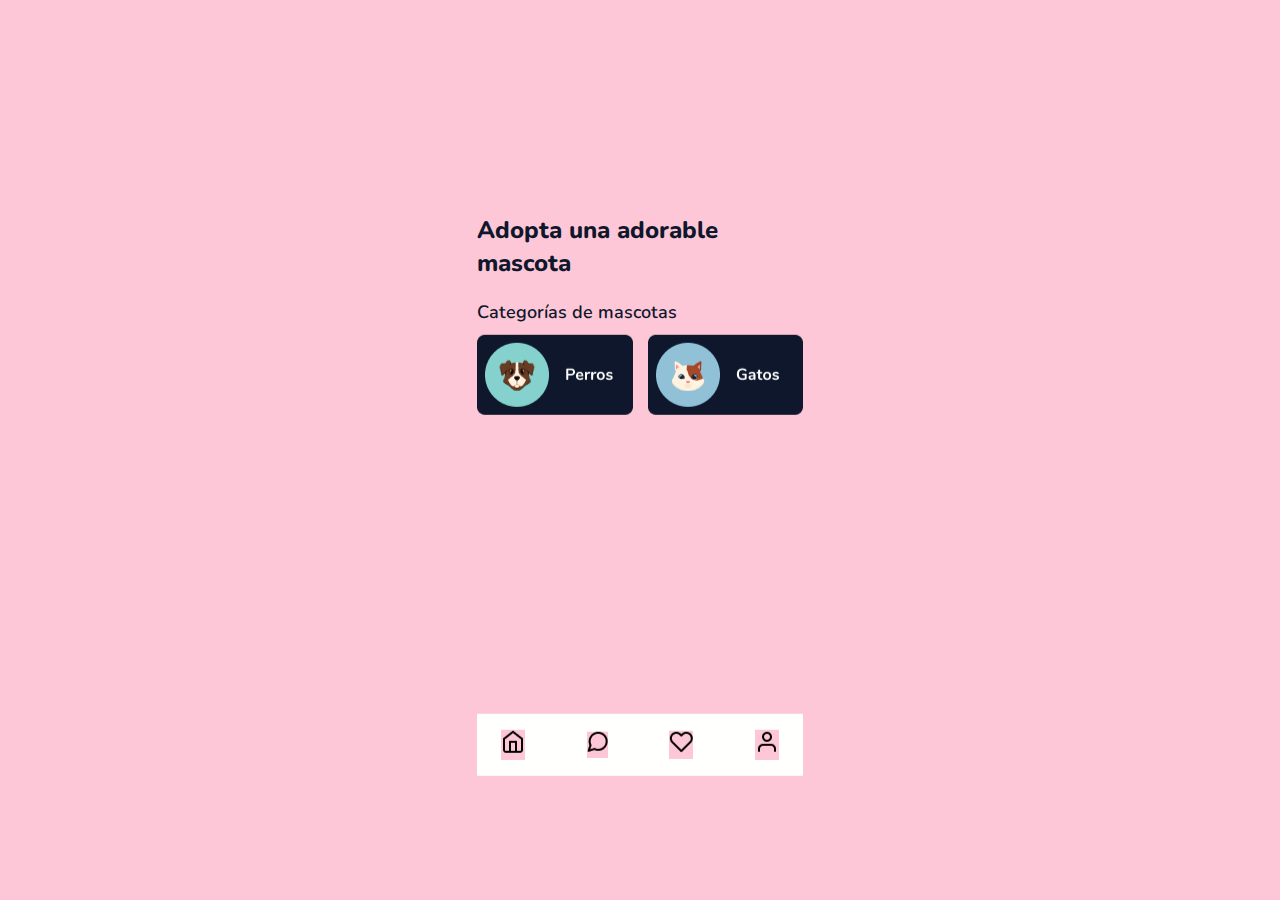
==== pages/categories.html @ eada9549 "Maqueteado otras views" ====
<!DOCTYPE html>
<html lang="en">

<head>
    <meta charset="UTF-8">
    <meta http-equiv="X-UA-Compatible" content="IE=edge">
    <meta name="viewport" content="width=device-width, initial-scale=1.0">
    <link rel="stylesheet" href="/styles/style.css">
    <title>Adopción Mascotas | Proyecto Final</title>
</head>
<style>
    .intro {
        position: fixed;
        top: 55%;
        left: 50%;
        transform: translate(-50%, -50%);
    }

    .categories_title h1 {
        font-style: normal;
        font-weight: 800;
        font-size: 24px;
        line-height: 33px;
        top: 48px;
        color: var(--black-color);
    }

    .categories_container h2 {
        margin-top: 20px;
        font-weight: 600;
        font-size: 18px;
        line-height: 25px;
        color: var(--black-color);
        margin-bottom: 10px;
    }

    .categories_img_container {
        display: flex;
        align-items: space-between;
        gap: 15px;
    }

    ul {
        display: flex;
        flex-direction: row;
        justify-content: space-between;
        align-items: center;
        padding: 16px 24px;
        background: var(--white-color);
    }

    .navbar{
       position: relative;
       bottom: 0px;
       margin-top: 90%;
    }
</style>

<body class="intro">
    <section class="categories">
        <div class="categories_title">
            <h1>Adopta una adorable <br>
                mascota</h1>
        </div>
        <div class="categories_container">
            <h2>Categorías de mascotas</h2>
            <div class="categories_img_container">
                <a href="/pages/dogs.html"><img src="/images/categoria-perro.png" alt="perros"></a>
                <a href="/pages/cats.html"><img src="/images/categoria-gato.png" alt="gatos"></a>
            </div>
        </div>
    </section>
    <ul class="navbar">
        <li>
            <a href="/pages/categories.html">
                <img src="/images/home.png" alt="home">
            </a>
        </li>
        <li>
            <a href="/pages/messages.html">
                <img src="/images/vector-mensajes.png" alt="mensajes">
            </a>
        </li>
        <li>
            <a href="/pages/favorites.html">
                <img src="/images/vector-favoritos.png" alt="favorites">
            </a>
        </li>
        <li>
            <a href="/pages/profile.html">
                <img src="/images/profile.png" alt="perfil">
            </a>
        </li>
    </ul>
</body>

</html>
---- styles/style.css ----
@import url("https://fonts.googleapis.com/css2?family=Nunito:wght@400;600;700;800&display=swap");
* {
  margin: 0;
  padding: 0;
  box-sizing: border-box;
  scroll-behavior: smooth;
  background-color: var(--bg-color);
  font-family: "Nunito", sans-serif;
  text-decoration: none;
  list-style: none;
}

:root {
  --bg-color: #fec7d7;
  --black-color: #0e172c;
  --grey-color: #535353;
  --white-color: #fffffe;
}
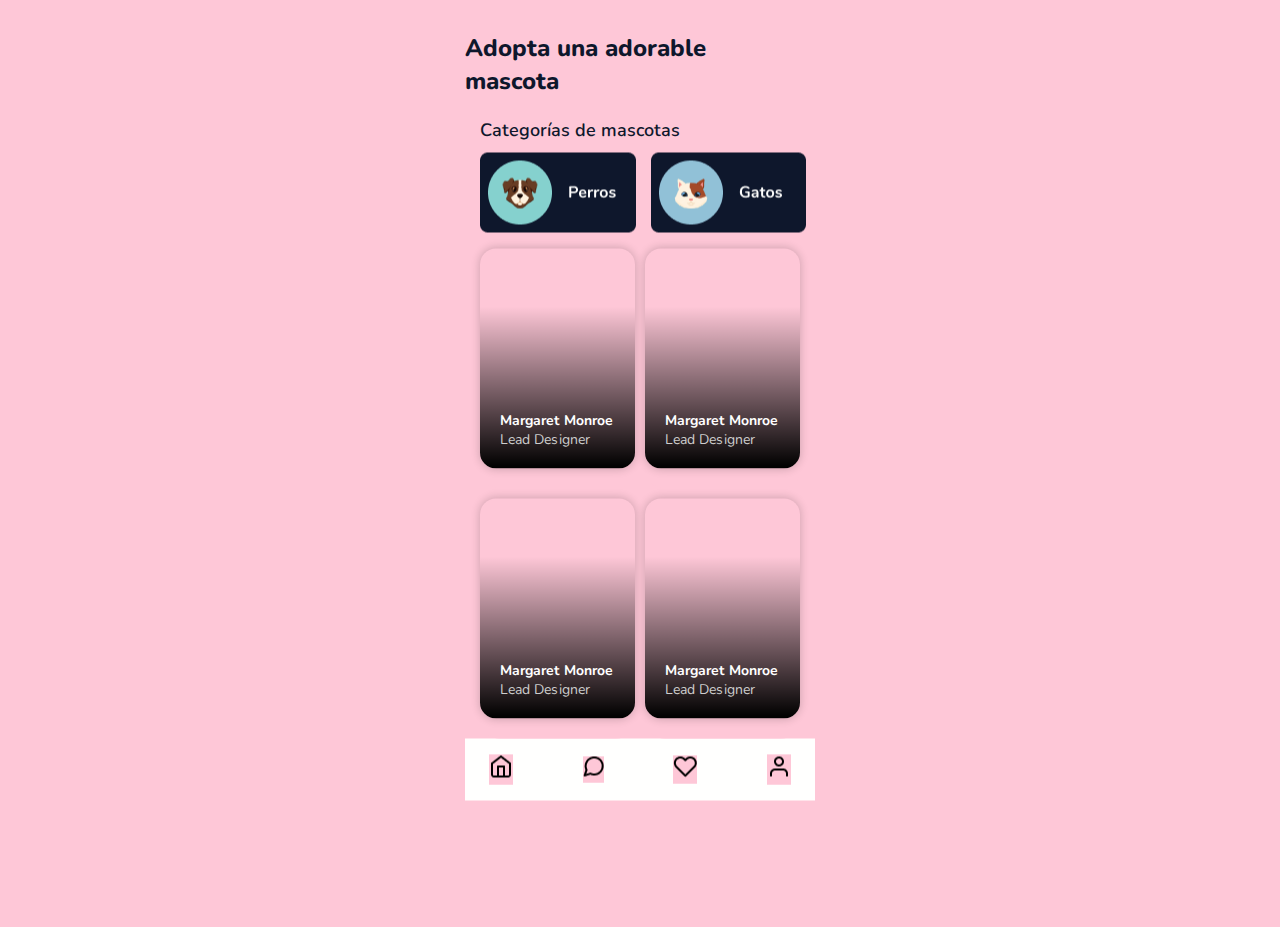
==== commit e98c210a: "Maquetacion Card" ====
--- a/pages/categories.html
+++ b/pages/categories.html
@@ -14,6 +14,8 @@
         top: 55%;
         left: 50%;
         transform: translate(-50%, -50%);
+        width: 350px;
+        height: 927px;
     }
 
     .categories_title h1 {
@@ -32,12 +34,76 @@
         line-height: 25px;
         color: var(--black-color);
         margin-bottom: 10px;
+        margin-left: 15px;
     }
 
     .categories_img_container {
         display: flex;
         align-items: space-between;
         gap: 15px;
+        margin-left: 15px;
+    }
+
+    .cards_container {
+        margin-left: 15px;
+    }
+
+    .cards_box {
+        width: 327px;
+        height: 500px;
+        display: grid;
+        grid-template-columns: 150px 150px;
+        grid-column-gap: 15px;
+    }
+
+    .card {
+        width: 156px;
+        height: 240px;
+        border-radius: 20px;
+        margin-top: 10px;
+    }
+
+    .card h3 {
+        font-weight: 700;
+        font-size: 14px;
+        line-height: 19px;
+        letter-spacing: 0.005em;
+        color: #FFFFFF;
+        margin: 0px 0px;
+        width: 124px;
+        height: 19px;
+        left: 16px;
+        top: 196px;
+        background-color: transparent;
+
+    }
+
+    .card p {
+        font-weight: 400;
+        font-size: 14px;
+        line-height: 19px;
+        letter-spacing: 0.005em;
+        color: #CDCDCD;
+        background-color: transparent;
+    }
+
+    .card .card_img {
+        border-radius: 16px;
+        width: 155px;
+        height: 220px;
+        position: relative;
+        box-shadow: 0px 0px 10px rgba(0, 0, 0, 0.2);
+    }
+
+    .card .card_info {
+        color: #fff;
+        min-height: 50px;
+        position: absolute;
+        width: 100%;
+        bottom: 0;
+        padding: 0px 20px 20px 20px;
+        line-height: 19px;
+        background-color: transparent;
     }
 
     ul {
@@ -48,11 +114,10 @@
         padding: 16px 24px;
         background: var(--white-color);
     }
-
-    .navbar{
-       position: relative;
-       bottom: 0px;
-       margin-top: 90%;
+        .navbar{
+       /* position: relative; */
+       bottom: 50px;
+       /* margin-top: 29%; */
     }
 </style>
 
@@ -70,6 +135,46 @@
             </div>
         </div>
     </section>
+    <div class="cards_container">
+        <div class="cards_box">
+            <div class="card">
+                <div class="card_img"
+                    style="background:linear-gradient(180deg, rgba(255, 255, 255, 0) 26.42%, #000000 99.33%), url('https://res.cloudinary.com/georgeassan/image/upload/v1564477808/xpDLrRKA_pqiddz.jpg');background-repeat: no-repeat;background-position: center;background-size:cover">
+                    <div class="card_info">
+                        <h3>Margaret Monroe</h3>
+                        <p>Lead Designer</p>
+                    </div>
+                </div>
+            </div>
+            <div class="card">
+                <div class="card_img"
+                    style="background:linear-gradient(180deg, rgba(255, 255, 255, 0) 26.42%, #000000 99.33%), url('https://res.cloudinary.com/georgeassan/image/upload/v1564477808/xpDLrRKA_pqiddz.jpg');background-repeat: no-repeat;background-position: center;background-size:cover">
+                    <div class="card_info">
+                        <h3>Margaret Monroe</h3>
+                        <p>Lead Designer</p>
+                    </div>
+                </div>
+            </div>
+            <div class="card">
+                <div class="card_img"
+                    style="background:linear-gradient(180deg, rgba(255, 255, 255, 0) 26.42%, #000000 99.33%), url('https://res.cloudinary.com/georgeassan/image/upload/v1564477808/xpDLrRKA_pqiddz.jpg');background-repeat: no-repeat;background-position: center;background-size:cover">
+                    <div class="card_info">
+                        <h3>Margaret Monroe</h3>
+                        <p>Lead Designer</p>
+                    </div>
+                </div>
+            </div>
+            <div class="card">
+                <div class="card_img"
+                    style="background:linear-gradient(180deg, rgba(255, 255, 255, 0) 26.42%, #000000 99.33%), url('https://res.cloudinary.com/georgeassan/image/upload/v1564477808/xpDLrRKA_pqiddz.jpg');background-repeat: no-repeat;background-position: center;background-size:cover">
+                    <div class="card_info">
+                        <h3>Margaret Monroe</h3>
+                        <p>Lead Designer</p>
+                    </div>
+                </div>
+            </div>
+        </div>
+    </div>
     <ul class="navbar">
         <li>
             <a href="/pages/categories.html">
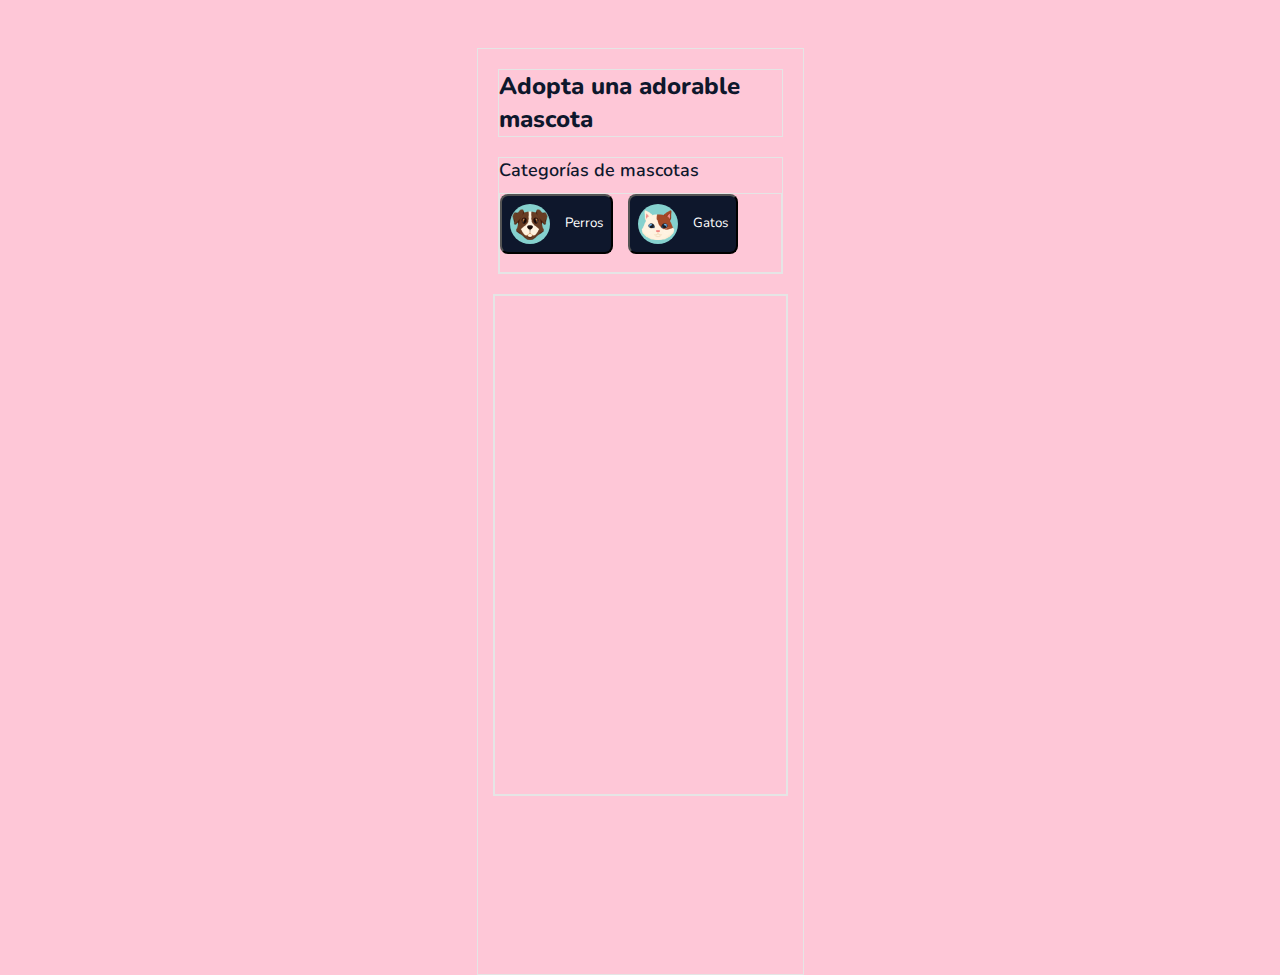
==== commit 1166e80d: "Funcionalidad categorias" ====
--- a/pages/categories.html
+++ b/pages/categories.html
@@ -2,201 +2,211 @@
 <html lang="en">
 
 <head>
-    <meta charset="UTF-8">
-    <meta http-equiv="X-UA-Compatible" content="IE=edge">
-    <meta name="viewport" content="width=device-width, initial-scale=1.0">
-    <link rel="stylesheet" href="/styles/style.css">
-    <title>Adopción Mascotas | Proyecto Final</title>
+  <meta charset="UTF-8" />
+  <meta http-equiv="X-UA-Compatible" content="IE=edge" />
+  <meta name="viewport" content="width=device-width, initial-scale=1.0" />
+  <link rel="stylesheet" href="/styles/style.css" />
+  <title>Adopción Mascotas | Proyecto Final</title>
 </head>
 <style>
-    .intro {
-        position: fixed;
-        top: 55%;
-        left: 50%;
-        transform: translate(-50%, -50%);
-        width: 350px;
-        height: 927px;
-    }
-
-    .categories_title h1 {
-        font-style: normal;
-        font-weight: 800;
-        font-size: 24px;
-        line-height: 33px;
-        top: 48px;
-        color: var(--black-color);
-    }
-
-    .categories_container h2 {
-        margin-top: 20px;
-        font-weight: 600;
-        font-size: 18px;
-        line-height: 25px;
-        color: var(--black-color);
-        margin-bottom: 10px;
-        margin-left: 15px;
-    }
-
-    .categories_img_container {
-        display: flex;
-        align-items: space-between;
-        gap: 15px;
-        margin-left: 15px;
-    }
-
-    .cards_container {
-        margin-left: 15px;
-    }
-
-    .cards_box {
-        width: 327px;
-        height: 500px;
-        display: grid;
-        grid-template-columns: 150px 150px;
-        grid-column-gap: 15px;
-    }
-
-    .card {
-        width: 156px;
-        height: 240px;
-        border-radius: 20px;
-        margin-top: 10px;
-    }
-
-    .card h3 {
-        font-weight: 700;
-        font-size: 14px;
-        line-height: 19px;
-        letter-spacing: 0.005em;
-        color: #FFFFFF;
-        margin: 0px 0px;
-        width: 124px;
-        height: 19px;
-        left: 16px;
-        top: 196px;
-        background-color: transparent;
-
-    }
-
-    .card p {
-        font-weight: 400;
-        font-size: 14px;
-        line-height: 19px;
-        letter-spacing: 0.005em;
-        color: #CDCDCD;
-        background-color: transparent;
-    }
-
-    .card .card_img {
-        border-radius: 16px;
-        width: 155px;
-        height: 220px;
-        position: relative;
-        box-shadow: 0px 0px 10px rgba(0, 0, 0, 0.2);
-    }
-
-    .card .card_info {
-        color: #fff;
-        min-height: 50px;
-        position: absolute;
-        width: 100%;
-        bottom: 0;
-        padding: 0px 20px 20px 20px;
-        line-height: 19px;
-        background-color: transparent;
-    }
-
-    ul {
-        display: flex;
-        flex-direction: row;
-        justify-content: space-between;
-        align-items: center;
-        padding: 16px 24px;
-        background: var(--white-color);
-    }
-        .navbar{
-       /* position: relative; */
-       bottom: 50px;
-       /* margin-top: 29%; */
-    }
+  .categories {
+    margin-top: 48px;
+    margin-left: auto;
+    margin-right: auto;
+    width: 327px;
+    height: 927px;
+    border: 1px solid #e5e5e5;
+  }
+
+  .categories_title,
+  .categories_container {
+    margin: 20px;
+    border: 1px solid #e5e5e5;
+  }
+
+  .categories_title h1 {
+    font-style: normal;
+    font-weight: 800;
+    font-size: 24px;
+    line-height: 33px;
+    color: var(--black-color);
+  }
+
+  .categories_container h2 {
+    font-weight: 600;
+    font-size: 18px;
+    line-height: 25px;
+    color: var(--black-color);
+    margin-bottom: 10px;
+    letter-spacing: 0.0015em;
+
+  }
+
+  .categories_btn_container {
+    display: flex;
+    flex-direction: row;
+    align-items: flex-start;
+    gap: 15px;
+    height: 80px;
+    border: 1px solid #e5e5e5;
+
+  }
+
+  .btn_category {
+    display: flex;
+    background: #0E172C;
+    border-radius: 8px;
+    padding: 8px;
+    gap: 15px;
+  }
+
+  .btn_category:hover {
+    opacity: 0.5;
+  }
+
+  .btn_category img {
+    background-color: #85D1CE;
+    border-radius: 50%;
+  }
+
+  .btn_category p {
+    color: white;
+    background: #0E172C;
+    margin-top: 10px;
+  }
+
+  .cards_container {
+    margin: 15px;
+    border: 1px solid #e5e5e5;
+  }
+
+  .cards_box {
+    height: 500px;
+    display: grid;
+    grid-template-columns: 150px 150px;
+    grid-column-gap: 15px;
+    border: 1px solid #e5e5e5;
+  }
+
+  .card {
+    width: 100%;
+    height: 240px;
+    border-radius: 20px;
+    margin-top: 10px;
+    cursor: pointer;
+    border: 1px solid #e5e5e5;
+  }
+
+  .card h3 {
+    font-weight: 700;
+    font-size: 14px;
+    line-height: 19px;
+    letter-spacing: 0.005em;
+    color: #ffffff;
+    margin: 0px 0px;
+    width: 124px;
+    height: 19px;
+    left: 16px;
+    top: 196px;
+    background-color: transparent;
+  }
+
+  .card p {
+    font-weight: 400;
+    font-size: 14px;
+    line-height: 19px;
+    letter-spacing: 0.005em;
+    color: #cdcdcd;
+    background-color: transparent;
+  }
+
+  .card .card_img {
+    border-radius: 16px;
+    width: 155px;
+    height: 220px;
+    position: relative;
+    box-shadow: 0px 0px 10px rgba(0, 0, 0, 0.2);
+  }
+
+  .card .card_info {
+    color: #fff;
+    min-height: 50px;
+    position: absolute;
+    width: 100%;
+    bottom: 0;
+    padding: 0px 20px 20px 20px;
+    line-height: 19px;
+    background-color: transparent;
+  }
+
+  ul {
+    display: flex;
+    flex-direction: row;
+    justify-content: space-between;
+    align-items: center;
+    padding: 16px 24px;
+    background: var(--white-color);
+  }
+
+  .navbar {
+    /* position: relative; */
+    bottom: 50px;
+    /* margin-top: 29%; */
+  }
 </style>
 
-<body class="intro">
-    <section class="categories">
-        <div class="categories_title">
-            <h1>Adopta una adorable <br>
-                mascota</h1>
-        </div>
-        <div class="categories_container">
-            <h2>Categorías de mascotas</h2>
-            <div class="categories_img_container">
-                <a href="/pages/dogs.html"><img src="/images/categoria-perro.png" alt="perros"></a>
-                <a href="/pages/cats.html"><img src="/images/categoria-gato.png" alt="gatos"></a>
-            </div>
-        </div>
-    </section>
+<body>
+  <section class="categories">
+    <div class="categories_title">
+      <h1>
+        Adopta una adorable <br />
+        mascota
+      </h1>
+    </div>
+    <div class="categories_container">
+      <h2>Categorías de mascotas</h2>
+      <div class="categories_btn_container">
+        <button class="btn_category" id="btnPerros">
+          <img src="../images/Categoría=Perros.png" alt="Perros">
+          <p>Perros</p>
+        </button>
+        <button class="btn_category" id="btnGatos">
+          <img src="../images/Categoría=Gatos.png" alt="Gatos">
+          <p>Gatos</p>
+        </button>
+      </div>
+    </div>
+
     <div class="cards_container">
-        <div class="cards_box">
-            <div class="card">
-                <div class="card_img"
-                    style="background:linear-gradient(180deg, rgba(255, 255, 255, 0) 26.42%, #000000 99.33%), url('https://res.cloudinary.com/georgeassan/image/upload/v1564477808/xpDLrRKA_pqiddz.jpg');background-repeat: no-repeat;background-position: center;background-size:cover">
-                    <div class="card_info">
-                        <h3>Margaret Monroe</h3>
-                        <p>Lead Designer</p>
-                    </div>
-                </div>
-            </div>
-            <div class="card">
-                <div class="card_img"
-                    style="background:linear-gradient(180deg, rgba(255, 255, 255, 0) 26.42%, #000000 99.33%), url('https://res.cloudinary.com/georgeassan/image/upload/v1564477808/xpDLrRKA_pqiddz.jpg');background-repeat: no-repeat;background-position: center;background-size:cover">
-                    <div class="card_info">
-                        <h3>Margaret Monroe</h3>
-                        <p>Lead Designer</p>
-                    </div>
-                </div>
-            </div>
-            <div class="card">
-                <div class="card_img"
-                    style="background:linear-gradient(180deg, rgba(255, 255, 255, 0) 26.42%, #000000 99.33%), url('https://res.cloudinary.com/georgeassan/image/upload/v1564477808/xpDLrRKA_pqiddz.jpg');background-repeat: no-repeat;background-position: center;background-size:cover">
-                    <div class="card_info">
-                        <h3>Margaret Monroe</h3>
-                        <p>Lead Designer</p>
-                    </div>
-                </div>
-            </div>
-            <div class="card">
-                <div class="card_img"
-                    style="background:linear-gradient(180deg, rgba(255, 255, 255, 0) 26.42%, #000000 99.33%), url('https://res.cloudinary.com/georgeassan/image/upload/v1564477808/xpDLrRKA_pqiddz.jpg');background-repeat: no-repeat;background-position: center;background-size:cover">
-                    <div class="card_info">
-                        <h3>Margaret Monroe</h3>
-                        <p>Lead Designer</p>
-                    </div>
-                </div>
-            </div>
-        </div>
+      <div class="cards_box" id="listarCard">
+
+
+      </div>
     </div>
-    <ul class="navbar">
-        <li>
-            <a href="/pages/categories.html">
-                <img src="/images/home.png" alt="home">
-            </a>
-        </li>
-        <li>
-            <a href="/pages/messages.html">
-                <img src="/images/vector-mensajes.png" alt="mensajes">
-            </a>
-        </li>
-        <li>
-            <a href="/pages/favorites.html">
-                <img src="/images/vector-favoritos.png" alt="favorites">
-            </a>
-        </li>
-        <li>
-            <a href="/pages/profile.html">
-                <img src="/images/profile.png" alt="perfil">
-            </a>
-        </li>
-    </ul>
+    <!-- <ul class="navbar">
+      <li>
+        <a href="/pages/categories.html">
+          <img src="/images/home.png" alt="home" />
+        </a>
+      </li>
+      <li>
+        <a href="/pages/messages.html">
+          <img src="/images/vector-mensajes.png" alt="mensajes" />
+        </a>
+      </li>
+      <li>
+        <a href="/pages/favorites.html">
+          <img src="/images/vector-favoritos.png" alt="favorites" />
+        </a>
+      </li>
+      <li>
+        <a href="/pages/profile.html">
+          <img src="/images/profile.png" alt="perfil" />
+        </a>
+      </li>
+    </ul> --> 
+  </section>
+  <script src="/scripts/script.js" type="module"></script>
 </body>
 
 </html>--- a/styles/style.css
+++ b/styles/style.css
@@ -1,4 +1,5 @@
 @import url("https://fonts.googleapis.com/css2?family=Nunito:wght@400;600;700;800&display=swap");
+
 * {
   margin: 0;
   padding: 0;
@@ -10,6 +11,13 @@
   list-style: none;
 }
 
+html {
+  height: 100%;
+  margin: auto;
+  width: 960px;
+  overflow: auto;
+}
+
 :root {
   --bg-color: #fec7d7;
   --black-color: #0e172c;
@@ -17,5 +25,164 @@
   --white-color: #fffffe;
 }
 
+/* LOGIN  */
 
+.intro_login {
+  position: fixed;
+  top: 50%;
+  left: 50%;
+  transform: translate(-50%, -50%);
+}
 
+.intro_title {
+  font-weight: 800;
+  font-size: 24px;
+  color: var(--black-color);
+}
+
+.logo_login {
+  display: flex;
+  flex-direction: column;
+  align-items: center;
+  padding: 20px;
+}
+
+.login_form {
+  display: flex;
+  flex-direction: column;
+  align-items: flex-start;
+  padding: 0px;
+  height: 332px;
+}
+
+.login_form label {
+  position: static;
+  width: 58px;
+  height: 24px;
+  left: 16px;
+  top: 0px;
+  font-style: normal;
+  font-weight: 400;
+  font-size: 16px;
+  line-height: 24px;
+  letter-spacing: 0.005em;
+  color: var(--black-color);
+  flex: none;
+  order: 0;
+  flex-grow: 0;
+  margin: 0px 10px;
+}
+
+.login_form input {
+  display: flex;
+  flex-direction: row;
+  align-items: flex-start;
+  padding: 12px 16px;
+  width: 327px;
+  height: 48px;
+  left: 0px;
+  top: 28px;
+  background: var(--white-color);
+  border: 1px solid var(--grey-color);
+  box-sizing: border-box;
+  border-radius: 4px;
+  flex: none;
+  align-self: stretch;
+  flex-grow: 0;
+  margin: 4px 0px;
+}
+
+.login_btn button {
+  display: flex;
+  justify-content: center;
+  align-items: center;
+  width: 327px;
+  height: 48px;
+  top: 284px;
+  background: var(--black-color);
+  border-radius: 98px;
+  flex: none;
+  margin: 16px 0px;
+  color: var(--white-color);
+  cursor: pointer;
+}
+
+/* FIND */
+
+.find_intro {
+  position: fixed;
+  top: 50%;
+  left: 50%;
+  transform: translate(-50%, -50%);
+  width: 327px;
+}
+
+.find_loyal_friend_txt h1 {
+  font-weight: 700;
+  font-size: 18px;
+  line-height: 25px;
+  text-align: center;
+  color: var(--black-color);
+}
+
+.find_loyal_friend_txt p {
+  font-weight: 400;
+  font-size: 16px;
+  line-height: 24px;
+  text-align: center;
+  letter-spacing: 0.005em;
+  margin-top: 10px;
+  color: var(--grey-color);
+}
+
+.find_loyal_friend_btn button {
+  width: 327px;
+  height: 48px;
+  left: 24px;
+  margin-top: 60px;
+  border-radius: 98px;
+  background-color: var(--black-color);
+  letter-spacing: 0.0125em;
+  color: var(--white-color);
+  cursor: pointer;
+}
+
+/* CREATE */
+
+.create_intro {
+  position: fixed;
+  top: 50%;
+  left: 50%;
+  transform: translate(-50%, -50%);
+  width: 327px;
+}
+
+.create_new_story_txt h1 {
+  font-weight: 700;
+  font-size: 18px;
+  line-height: 25px;
+  text-align: center;
+  color: var(--black-color);
+}
+
+.create_new_story_txt p {
+  font-weight: 400;
+  font-size: 16px;
+  line-height: 24px;
+  text-align: center;
+  letter-spacing: 0.005em;
+  margin-top: 10px;
+  color: var(--grey-color);
+}
+
+.create_new_story_btn button {
+  width: 327px;
+  height: 48px;
+  left: 24px;
+  margin-top: 60px;
+  border-radius: 98px;
+  background-color: var(--black-color);
+  letter-spacing: 0.0125em;
+  color: var(--white-color);
+  cursor: pointer;
+}
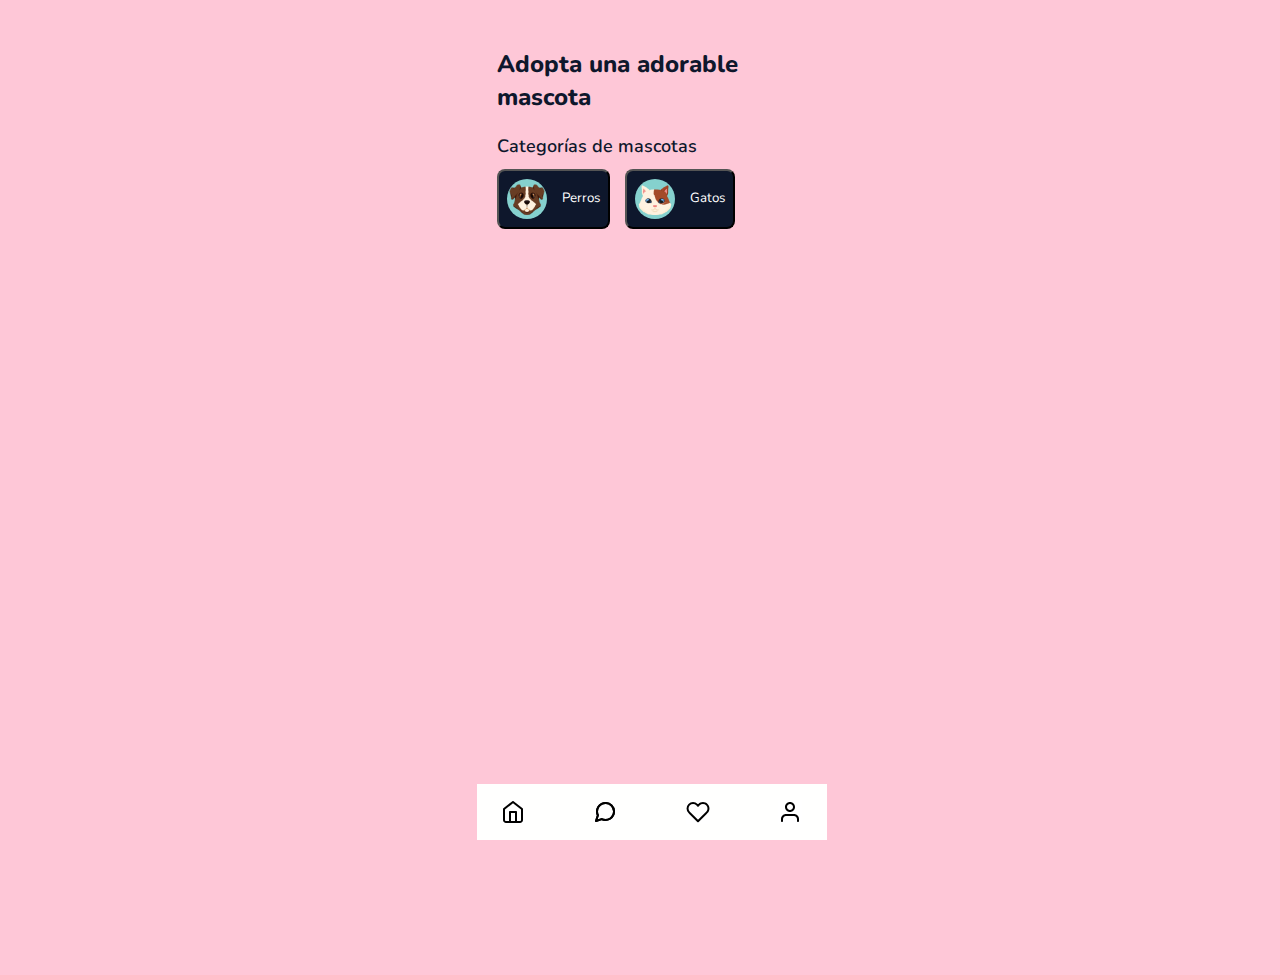
==== commit 935ec615: "Seccion favoritos estilos" ====
--- a/pages/categories.html
+++ b/pages/categories.html
@@ -8,152 +8,6 @@
   <link rel="stylesheet" href="/styles/style.css" />
   <title>Adopción Mascotas | Proyecto Final</title>
 </head>
-<style>
-  .categories {
-    margin-top: 48px;
-    margin-left: auto;
-    margin-right: auto;
-    width: 327px;
-    height: 927px;
-    border: 1px solid #e5e5e5;
-  }
-
-  .categories_title,
-  .categories_container {
-    margin: 20px;
-    border: 1px solid #e5e5e5;
-  }
-
-  .categories_title h1 {
-    font-style: normal;
-    font-weight: 800;
-    font-size: 24px;
-    line-height: 33px;
-    color: var(--black-color);
-  }
-
-  .categories_container h2 {
-    font-weight: 600;
-    font-size: 18px;
-    line-height: 25px;
-    color: var(--black-color);
-    margin-bottom: 10px;
-    letter-spacing: 0.0015em;
-
-  }
-
-  .categories_btn_container {
-    display: flex;
-    flex-direction: row;
-    align-items: flex-start;
-    gap: 15px;
-    height: 80px;
-    border: 1px solid #e5e5e5;
-
-  }
-
-  .btn_category {
-    display: flex;
-    background: #0E172C;
-    border-radius: 8px;
-    padding: 8px;
-    gap: 15px;
-  }
-
-  .btn_category:hover {
-    opacity: 0.5;
-  }
-
-  .btn_category img {
-    background-color: #85D1CE;
-    border-radius: 50%;
-  }
-
-  .btn_category p {
-    color: white;
-    background: #0E172C;
-    margin-top: 10px;
-  }
-
-  .cards_container {
-    margin: 15px;
-    border: 1px solid #e5e5e5;
-  }
-
-  .cards_box {
-    height: 500px;
-    display: grid;
-    grid-template-columns: 150px 150px;
-    grid-column-gap: 15px;
-    border: 1px solid #e5e5e5;
-  }
-
-  .card {
-    width: 100%;
-    height: 240px;
-    border-radius: 20px;
-    margin-top: 10px;
-    cursor: pointer;
-    border: 1px solid #e5e5e5;
-  }
-
-  .card h3 {
-    font-weight: 700;
-    font-size: 14px;
-    line-height: 19px;
-    letter-spacing: 0.005em;
-    color: #ffffff;
-    margin: 0px 0px;
-    width: 124px;
-    height: 19px;
-    left: 16px;
-    top: 196px;
-    background-color: transparent;
-  }
-
-  .card p {
-    font-weight: 400;
-    font-size: 14px;
-    line-height: 19px;
-    letter-spacing: 0.005em;
-    color: #cdcdcd;
-    background-color: transparent;
-  }
-
-  .card .card_img {
-    border-radius: 16px;
-    width: 155px;
-    height: 220px;
-    position: relative;
-    box-shadow: 0px 0px 10px rgba(0, 0, 0, 0.2);
-  }
-
-  .card .card_info {
-    color: #fff;
-    min-height: 50px;
-    position: absolute;
-    width: 100%;
-    bottom: 0;
-    padding: 0px 20px 20px 20px;
-    line-height: 19px;
-    background-color: transparent;
-  }
-
-  ul {
-    display: flex;
-    flex-direction: row;
-    justify-content: space-between;
-    align-items: center;
-    padding: 16px 24px;
-    background: var(--white-color);
-  }
-
-  .navbar {
-    /* position: relative; */
-    bottom: 50px;
-    /* margin-top: 29%; */
-  }
-</style>
 
 <body>
   <section class="categories">
@@ -183,28 +37,32 @@
 
       </div>
     </div>
-    <!-- <ul class="navbar">
+    <ul class="navbar">
       <li>
-        <a href="/pages/categories.html">
-          <img src="/images/home.png" alt="home" />
+        <a class="navbar_btn" href="/pages/categories.html">
+          <img class="navbar_img" src="/images/icons/Property 1=home.svg" alt="home" />
+          <p class="hide">Home</p>
         </a>
       </li>
       <li>
         <a href="/pages/messages.html">
-          <img src="/images/vector-mensajes.png" alt="mensajes" />
+          <img class="navbar_img" src="/images/icons/Property 1=message-circle.svg" alt="mensajes" />
+          <p class="hide">Mensajes</p>
         </a>
       </li>
       <li>
         <a href="/pages/favorites.html">
-          <img src="/images/vector-favoritos.png" alt="favorites" />
+          <img class="navbar_img" src="/images/icons/Property 1=heart.svg" alt="favorites" />
+          <p class="hide">Favoritos</p>
         </a>
       </li>
       <li>
         <a href="/pages/profile.html">
-          <img src="/images/profile.png" alt="perfil" />
+          <img class="navbar_img" src="/images/icons/Property 1=user.svg" alt="perfil" />
+          <p class="hide">Perfil</p>
         </a>
       </li>
-    </ul> --> 
+    </ul>
   </section>
   <script src="/scripts/script.js" type="module"></script>
 </body>
--- a/styles/style.css
+++ b/styles/style.css
@@ -186,3 +186,183 @@
   color: var(--white-color);
   cursor: pointer;
 }
+
+/* CATEGORIES */
+
+.categories {
+  margin-top: 48px;
+  margin-left: auto;
+  margin-right: auto;
+  width: 327px;
+  height: 927px;
+}
+
+.categories_title,
+.categories_container {
+  margin: 20px;
+}
+
+.categories_title h1 {
+  font-style: normal;
+  font-weight: 800;
+  font-size: 24px;
+  line-height: 33px;
+  color: var(--black-color);
+}
+
+.categories_container h2 {
+  font-weight: 600;
+  font-size: 18px;
+  line-height: 25px;
+  color: var(--black-color);
+  margin-bottom: 10px;
+  letter-spacing: 0.0015em;
+}
+
+.categories_btn_container {
+  display: flex;
+  flex-direction: row;
+  align-items: flex-start;
+  gap: 15px;
+  height: 80px;
+}
+
+.btn_category {
+  display: flex;
+  background: #0e172c;
+  border-radius: 8px;
+  padding: 8px;
+  gap: 15px;
+}
+
+.btn_category:hover {
+  opacity: 0.5;
+}
+
+.btn_category img {
+  background-color: #85d1ce;
+  border-radius: 50%;
+}
+
+.btn_category p {
+  color: white;
+  background: #0e172c;
+  margin-top: 10px;
+}
+
+.cards_container {
+  margin: 15px;
+}
+
+.cards_box {
+  height: 500px;
+  display: grid;
+  grid-template-columns: 150px 150px;
+  grid-column-gap: 15px;
+}
+
+.card {
+  width: 100px;
+  height: 240px;
+  border-radius: 20px;
+  margin-top: 10px;
+  cursor: pointer;
+}
+
+.card h3 {
+  font-weight: 700;
+  font-size: 14px;
+  line-height: 19px;
+  letter-spacing: 0.005em;
+  color: #ffffff;
+  margin: 0px 0px;
+  width: 124px;
+  height: 19px;
+  left: 16px;
+  top: 196px;
+  background-color: transparent;
+}
+
+.card p {
+  font-weight: 400;
+  font-size: 14px;
+  line-height: 19px;
+  letter-spacing: 0.005em;
+  color: #cdcdcd;
+  background-color: transparent;
+}
+
+.card .card_img {
+  border-radius: 16px;
+  width: 155px;
+  height: 220px;
+  position: relative;
+  box-shadow: 0px 0px 10px rgba(0, 0, 0, 0.2);
+}
+
+.card .card_info {
+  color: #fff;
+  min-height: 50px;
+  position: absolute;
+  width: 100%;
+  bottom: 0;
+  padding: 0px 20px 20px 20px;
+  line-height: 19px;
+  background-color: transparent;
+}
+
+/* NAVBAR */
+
+.navbar {
+  display: flex;
+  flex-direction: row;
+  justify-content: space-between;
+  align-items: center;
+  padding: 16px 24px;
+  background: var(--white-color);
+  width: 350px;
+}
+
+.navbar ul,
+a,
+img {
+  background: white;
+}
+
+.hide {
+  display: none;
+}
+
+.navbar a {
+  display: flex;
+}
+
+.navbar_img:hover {
+  fill: #85d1ce;
+  color: #85d1ce;
+}
+
+/* FAVORITOS */
+
+.favorites {
+  margin-top: 48px;
+  margin-left: auto;
+  margin-right: auto;
+  width: 327px;
+  height: 927px;
+}
+
+.favorites_container {
+  margin-left: 10px;
+  width: 100%;
+  display: grid;
+  grid-template-columns: 150px 150px;
+  grid-column-gap: 15px;
+  height: auto;
+}
+
+.favorites h1 {
+  font-weight: 800;
+  font-size: 24px;
+  color: var(--black-color);
+}
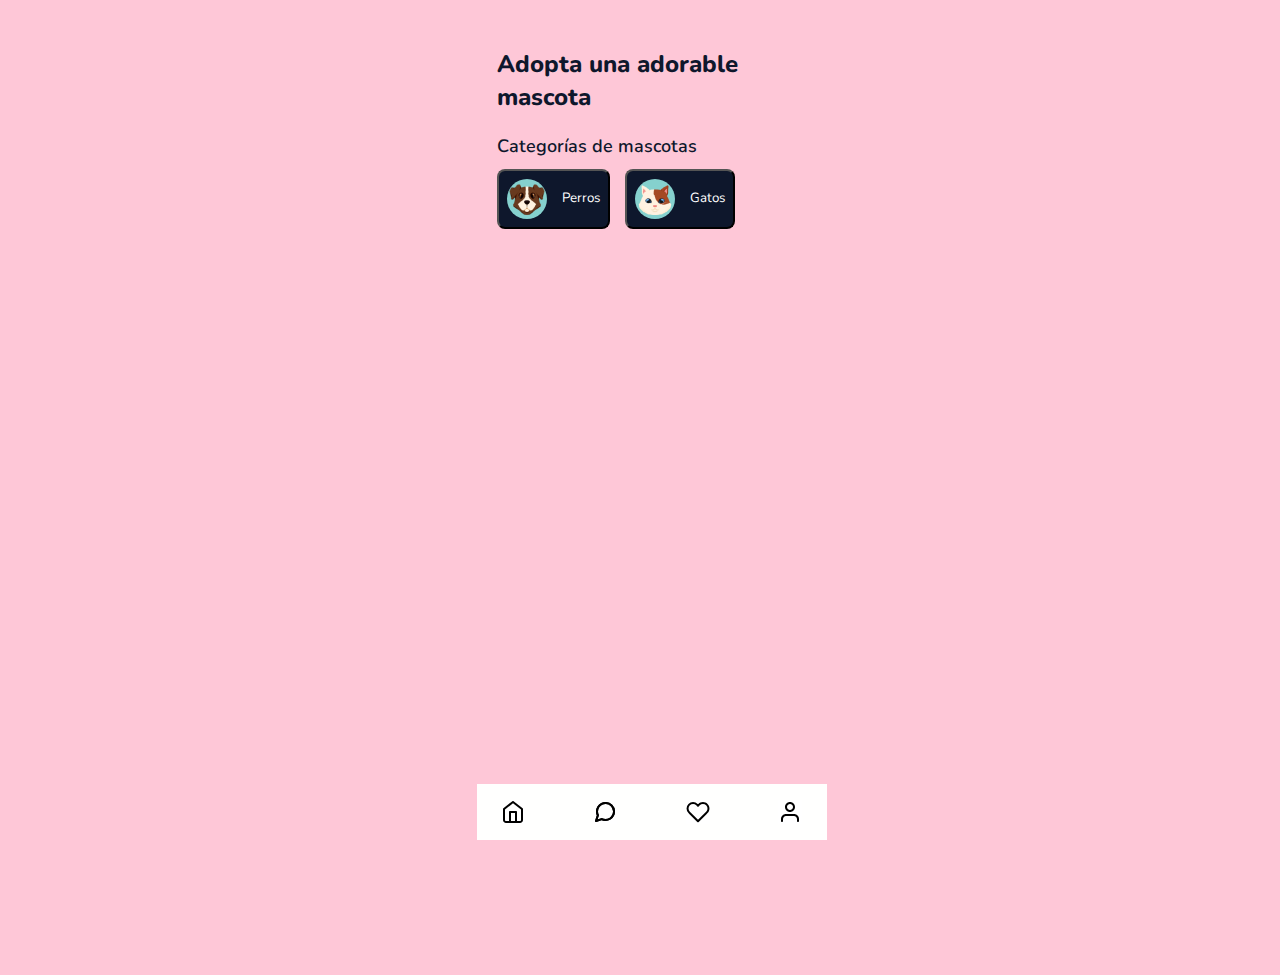
==== commit f9269b33: "cambios script detalle" ====
--- a/pages/categories.html
+++ b/pages/categories.html
@@ -65,6 +65,7 @@
     </ul>
   </section>
   <script src="/scripts/script.js" type="module"></script>
+  <script src="/scripts/detail.js"></script>
 </body>
 
 </html>--- a/styles/style.css
+++ b/styles/style.css
@@ -45,6 +45,12 @@
   flex-direction: column;
   align-items: center;
   padding: 20px;
+}
+
+.logo_login img,
+.find_loyal_friend_img img,
+.create_new_story_img img {
+  background: var(--bg-color);
 }
 
 .login_form {
@@ -366,3 +372,521 @@
   font-size: 24px;
   color: var(--black-color);
 }
+
+/* PERFIL */
+
+.profile_intro {
+  margin-top: 48px;
+  margin-left: auto;
+  margin-right: auto;
+  width: 327px;
+  height: 812px;
+}
+
+.profile_info img {
+  border-radius: 50%;
+}
+
+.profile_info h1 {
+  font-weight: 800;
+  font-size: 24px;
+  color: var(--black-color);
+}
+
+.profile_info {
+  display: flex;
+  flex-direction: column;
+  align-items: center;
+  padding: 20px;
+}
+
+.profile_info h3 {
+  margin-top: 5px;
+  font-weight: 400;
+  font-size: 16px;
+  line-height: 24px;
+  width: 94px;
+  height: 24px;
+  text-align: center;
+  letter-spacing: 0.005em;
+  color: var(--black-color);
+}
+
+.profile_info p {
+  width: 94px;
+  font-weight: 600;
+  font-size: 14px;
+  line-height: 16px;
+  color: var(--black-color);
+  margin: 8px 0px;
+}
+
+.profile_form {
+  display: flex;
+  flex-direction: column;
+  align-items: flex-start;
+  padding: 0px;
+  height: 332px;
+}
+
+.profile_form label {
+  position: static;
+  width: 58px;
+  height: 24px;
+  left: 16px;
+  top: 0px;
+  font-style: normal;
+  font-weight: 400;
+  font-size: 16px;
+  line-height: 24px;
+  letter-spacing: 0.005em;
+  color: var(--black-color);
+  flex: none;
+  order: 0;
+  flex-grow: 0;
+  margin: 0px 10px;
+}
+
+.profile_form input {
+  display: flex;
+  flex-direction: row;
+  align-items: flex-start;
+  padding: 12px 16px;
+  width: 327px;
+  height: 48px;
+  left: 0px;
+  top: 28px;
+  background: #fffffe;
+  border: 1px solid #535353;
+  box-sizing: border-box;
+  border-radius: 4px;
+  flex: none;
+  align-self: stretch;
+  flex-grow: 0;
+  margin: 4px 0px;
+}
+
+.profile_btn button {
+  display: flex;
+  justify-content: center;
+  align-items: center;
+  width: 327px;
+  height: 48px;
+  top: 284px;
+  background: var(--black-color);
+  border-radius: 98px;
+  flex: none;
+  margin: 16px 0px;
+  color: var(--white-color);
+  margin-top: 40px;
+}
+
+/* MENSAJES */
+
+.message_box {
+  margin-top: 48px;
+  margin-left: auto;
+  margin-right: auto;
+  width: 327px;
+  height: 812px;
+}
+
+.message_box h1 {
+  margin: 10px;
+}
+
+.message_btn {
+  display: flex;
+  height: 100px;
+  align-items: center;
+  border: none;
+  border-radius: 8px;
+  cursor: pointer;
+  margin-bottom: 15px;
+}
+
+.message_btn:hover {
+  opacity: 0.8;
+}
+
+.messages_container {
+  margin: 10px;
+  height: 600px;
+}
+
+.message_btn_pf {
+  border: 3px solid #85d1ce;
+  border-radius: 50%;
+  width: 64px;
+  height: 64px;
+  margin-left: 10px;
+}
+
+.message_btn,
+.message_btn_info p {
+  background-color: white;
+}
+
+.message_title {
+  font-weight: 700;
+  font-size: 16px;
+  line-height: 24px;
+  letter-spacing: 0.07em;
+}
+
+/* MENSAJE DETALLE */
+
+.chat_section {
+  margin-top: 10px;
+  margin-left: auto;
+  margin-right: auto;
+  width: 375px;
+  height: 812px;
+}
+
+.message_header {
+  display: flex;
+  justify-content: flex-start;
+  align-items: center;
+  padding: 25px;
+  background: var(--white-color);
+  width: 375px;
+  height: 120px;
+  gap: 80px;
+}
+
+.icon_back img {
+  width: 30px;
+  height: 30px;
+  background: #85d1ce;
+  border-radius: 100px;
+  fill: white;
+}
+
+.detail{
+  position: absolute;
+  top: 10%;
+  z-index: 1;
+  background: transparent;
+  right: 60%;
+}
+
+button {
+  cursor: pointer;
+}
+
+.detail a{
+  background: transparent;
+}
+
+.detail img{
+  border-radius: 100%;
+  background: #85d1ce;
+}
+
+.message_userInfo,
+.icon_back {
+  background: var(--white-color);
+}
+
+.message_userInfo img {
+  width: 64px;
+  height: 64px;
+  border: 3px solid #85d1ce;
+  border-radius: 50%;
+  margin-left: 30px;
+}
+
+.message_userInfo p {
+  letter-spacing: 0.005em;
+  font-weight: 700;
+  font-size: 16px;
+  line-height: 24px;
+  color: var(--black-color);
+  background-color: white;
+  margin-left: 15px;
+}
+
+.messages_container_vacio {
+  font-weight: 700;
+  font-size: 16px;
+  line-height: 24px;
+  align-items: center;
+  text-align: center;
+  letter-spacing: 0.005em;
+  width: 100%;
+  padding: 100px;
+  height: 300px;
+}
+
+.chat_container input {
+  width: 350px;
+  height: 48px;
+  border: 1px solid #535353;
+  box-sizing: border-box;
+  border-radius: 4px;
+  background: var(--white-color);
+  margin-left: 10px;
+  margin-bottom: 10px;
+}
+
+/* DETALLE MASCOTA */
+
+.card_detail_box {
+  margin-top: 48px;
+  margin-left: auto;
+  margin-right: auto;
+  width: 375px;
+  height: 1064px;
+}
+
+.card_detail_img {
+  position: relative;
+}
+
+.card_detail_img img {
+  width: 375px;
+  height: 442px;
+  position: absolute;
+  transform: translate(0%, -0%);
+}
+
+.card_detail_info {
+  width: 375px;
+  position: absolute;
+  top: 475px;
+  border: var(--white-color) solid 1px;
+  border-radius: 16px;
+  background-color: var(--white-color);
+}
+
+.card_detail_info_name {
+  display: flex;
+  width: 90%;
+  gap: 10px;
+  margin-top: 5px;
+  border: var(--white-color) solid 1px;
+  margin: 10px;
+  background-color: var(--white-color);
+}
+
+.card_detail_info_title {
+  margin: 5px;
+  display: flex;
+  background-color: var(--white-color);
+}
+
+.card_detail_info_name p {
+  background-color: var(--white-color);
+  font-weight: 800;
+  font-size: 24px;
+  line-height: 33px;
+}
+
+.card_detail_info_name img {
+  width: 32px;
+  height: 32px;
+}
+
+.card_detail_info_btn {
+  margin-top: 10px;
+  width: 40px;
+  height: 40px;
+  border-radius: 50%;
+  box-shadow: 0px 0px 4px rgba(0, 0, 0, 0.6);
+}
+
+.card_detail_info_btn img {
+  margin-top: 11px;
+  fill: #a786df;
+  width: 40px;
+  height: 20px;
+  background: transparent;
+  cursor: pointer;
+}
+
+.card_detail_info_breed_age img,
+.card_detail_info_breed_age p {
+  background-color: var(--white-color);
+}
+
+.card_detail_info_breed_age {
+  margin: 5px;
+  padding: 10px;
+  display: flex;
+  justify-content: flex-start;
+  gap: 100px;
+  background-color: var(--white-color);
+}
+
+.card_detail_info_breed_age p {
+  font-weight: 400;
+  font-size: 14px;
+  line-height: 19px;
+  letter-spacing: 0.005em;
+  color: #535353;
+}
+
+.card_detail_info_breed,
+.card_detail_info_age {
+  display: flex;
+  gap: 10px;
+  height: 24px;
+  margin: 5px;
+  background-color: var(--white-color);
+}
+
+.card_detail_info_adress {
+  margin: 5px;
+  display: flex;
+  gap: 10px;
+  margin-top: 5px;
+  background-color: var(--white-color);
+}
+
+.card_detail_info_adress p {
+  font-weight: 400;
+  font-size: 14px;
+  line-height: 19px;
+  letter-spacing: 0.005em;
+  color: #535353;
+  background-color: var(--white-color);
+}
+
+.card_detail_info_adress img {
+  width: 24px;
+  height: 24px;
+  margin-left: 15px;
+  margin-top: 5px;
+}
+
+.card_detail_info_personality {
+  display: flex;
+  flex-direction: column;
+  margin: 5px;
+  background-color: var(--white-color);
+}
+
+.card_detail_info_personality .title {
+  font-weight: 700;
+  font-size: 18px;
+  line-height: 25px;
+  color: #0e172c;
+  background-color: var(--white-color);
+  margin-top: 10px;
+}
+
+.card_detail_info_three_persolanities {
+  margin-top: 10px;
+  display: flex;
+  justify-content: flex-start;
+  gap: 50px;
+  background-color: var(--white-color);
+}
+
+.card_detail_info_one_persolanity {
+  margin: 2px;
+  border: #a786df solid 2px;
+  border-radius: 16px;
+  display: flex;
+  justify-content: center;
+  align-items: center;
+  flex-direction: column;
+  width: 92px;
+  height: 92px;
+  background-color: var(--white-color);
+}
+
+.card_detail_info_one_persolanity p {
+  font-weight: 400;
+  font-size: 16px;
+  line-height: 24px;
+  text-align: center;
+  letter-spacing: 0.005em;
+  color: #535353;
+  background-color: var(--white-color);
+}
+
+.card_detail_info_story {
+  margin-top: 10px;
+  margin: 5px;
+  background-color: var(--white-color);
+}
+
+.card_detail_info_story p {
+  margin-top: 10px;
+  font-weight: 400;
+  font-size: 16px;
+  line-height: 24px;
+  color: #535353;
+  letter-spacing: 0.005em;
+  width: 327px;
+  margin: 2px;
+  background-color: var(--white-color);
+}
+
+.card_detail_info_story h3 {
+  margin-top: 10px;
+  font-weight: 700;
+  font-size: 18px;
+  line-height: 25px;
+  color: #0e172c;
+  margin: 2px;
+  background-color: var(--white-color);
+}
+
+.card_detail_info_actions {
+  display: flex;
+  margin: 5px;
+  background-color: var(--white-color);
+}
+
+.card_detail_info_actions_user {
+  display: flex;
+  margin: 2px;
+  width: 200px;
+  justify-content: flex-start;
+  gap: 5px;
+  background-color: var(--white-color);
+}
+
+.card_detail_info_actions_user img {
+  width: 48px;
+  height: 48px;
+  border-radius: 50%;
+  border: 3px solid #85d1ce;
+  background-color: var(--white-color);
+}
+
+.card_detail_info_actions_user p {
+  font-weight: 400;
+  font-size: 11px;
+  line-height: 15px;
+  letter-spacing: 0.004em;
+  color: #535353;
+  margin-top: 8px;
+  background-color: var(--white-color);
+}
+
+.card_detail_info_actions_user h3 {
+  font-weight: 700;
+  font-size: 14px;
+  line-height: 19px;
+  color: #0e172c;
+  letter-spacing: 0.005em;
+  background-color: var(--white-color);
+}
+
+.card_detail_info_actions button {
+  height: 48px;
+  width: 155px;
+  margin: 2px;
+  padding: 10px;
+  background: #0e172c;
+  border-radius: 98px;
+  color: var(--white-color);
+}
+
+.contenedor_user {
+  background-color: var(--white-color);
+}
